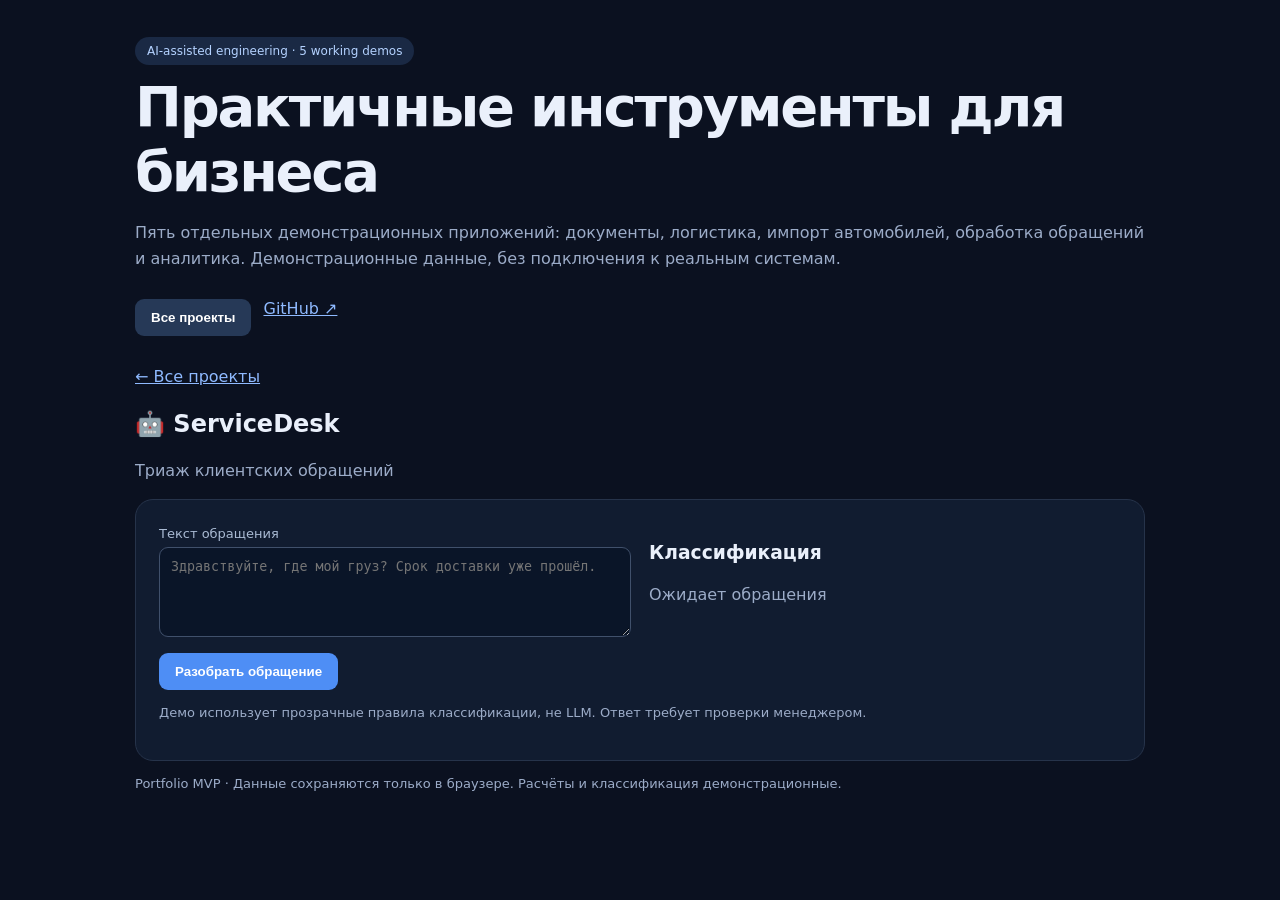
==== ai-servicedesk/index.html @ 7ee06045 "Add ai-servicedesk/index.html" ====
<!doctype html><html lang="ru"><meta charset="utf-8"><meta name="viewport" content="width=device-width,initial-scale=1"><title>AI MVP Portfolio — 5 business tools</title><link rel="stylesheet" href="/assets/styles.css"><main><span class="tag">AI-assisted engineering · 5 working demos</span><h1>Практичные инструменты для бизнеса</h1><p>Пять отдельных демонстрационных приложений: документы, логистика, импорт автомобилей, обработка обращений и аналитика. Демонстрационные данные, без подключения к реальным системам.</p><nav><button class="secondary" onclick="home()">Все проекты</button><a href="https://github.com/Den9130666/ai-mvp-portfolio" target="_blank" rel="noopener">GitHub ↗</a></nav><section id="app"></section><footer><p class="muted">Portfolio MVP · Данные сохраняются только в браузере. Расчёты и классификация демонстрационные.</p></footer></main>
<script src="/assets/core.js"></script>
<script src="/ai-servicedesk/app.js"></script>
<script>renderApp('ai-servicedesk',servicedesk)</script>
</html>
---- assets/styles.css ----
:root{font-family:Inter,system-ui,sans-serif;color:#eaf0fb;background:#0b1120}*{box-sizing:border-box}body{margin:0}main{max-width:1050px;margin:auto;padding:40px 20px}h1{font-size:clamp(32px,5vw,56px);letter-spacing:-.04em;margin:15px 0}h2{font-size:24px}p{color:#9cacc8;line-height:1.6}a{color:#8fbaff}nav{display:flex;gap:12px;flex-wrap:wrap;margin:28px 0}.tag{background:#1a2944;padding:7px 12px;border-radius:30px;font-size:12px;color:#b4d2ff}.grid{display:grid;grid-template-columns:repeat(auto-fit,minmax(265px,1fr));gap:16px}.card,.panel{border:1px solid #26334a;border-radius:18px;padding:23px;background:#111c30}.card{cursor:pointer;transition:.2s}.card:hover{border-color:#65a9ff;transform:translateY(-3px)}button{background:#4e8ef5;border:0;border-radius:9px;padding:11px 16px;color:white;cursor:pointer;font-weight:600}button.secondary{background:#263957}input,select,textarea{background:#0a1528;border:1px solid #40506b;color:white;border-radius:9px;padding:11px;width:100%;margin:5px 0 12px}textarea{min-height:90px}label{font-size:13px;color:#aabbd4}table{border-collapse:collapse;width:100%;font-size:13px}th,td{text-align:left;padding:12px;border-bottom:1px solid #26334a}th{color:#92a9cc}.muted{font-size:13px;color:#9cacc8}.split{display:grid;grid-template-columns:1fr 1fr;gap:18px}.hidden{display:none}pre{white-space:pre-wrap;word-break:break-word;background:#091425;padding:16px;border-radius:10px}#app{margin-top:24px}@media(max-width:700px){.split{grid-template-columns:1fr}}
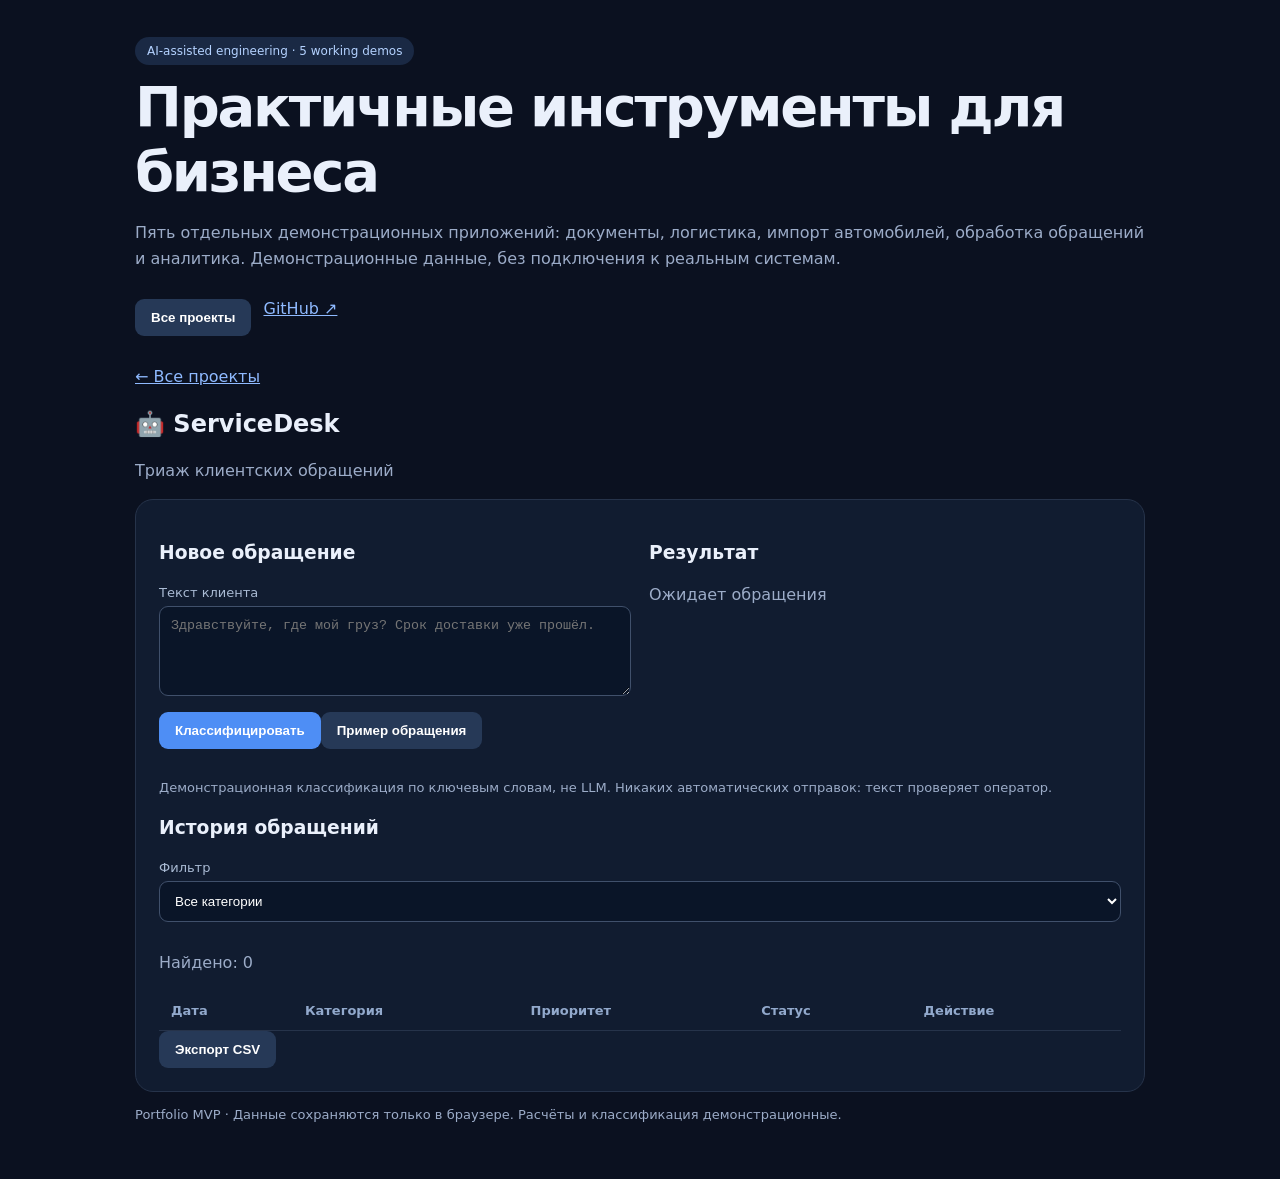
==== commit 2f5d7354: "Upgrade ServiceDesk" ====
--- a/ai-servicedesk/index.html
+++ b/ai-servicedesk/index.html
@@ -1,5 +1,6 @@
 <!doctype html><html lang="ru"><meta charset="utf-8"><meta name="viewport" content="width=device-width,initial-scale=1"><title>AI MVP Portfolio — 5 business tools</title><link rel="stylesheet" href="/assets/styles.css"><main><span class="tag">AI-assisted engineering · 5 working demos</span><h1>Практичные инструменты для бизнеса</h1><p>Пять отдельных демонстрационных приложений: документы, логистика, импорт автомобилей, обработка обращений и аналитика. Демонстрационные данные, без подключения к реальным системам.</p><nav><button class="secondary" onclick="home()">Все проекты</button><a href="https://github.com/Den9130666/ai-mvp-portfolio" target="_blank" rel="noopener">GitHub ↗</a></nav><section id="app"></section><footer><p class="muted">Portfolio MVP · Данные сохраняются только в браузере. Расчёты и классификация демонстрационные.</p></footer></main>
 <script src="/assets/core.js"></script>
 <script src="/ai-servicedesk/app.js"></script>
+<script src="/ai-servicedesk/history.js"></script>
 <script>renderApp('ai-servicedesk',servicedesk)</script>
 </html>
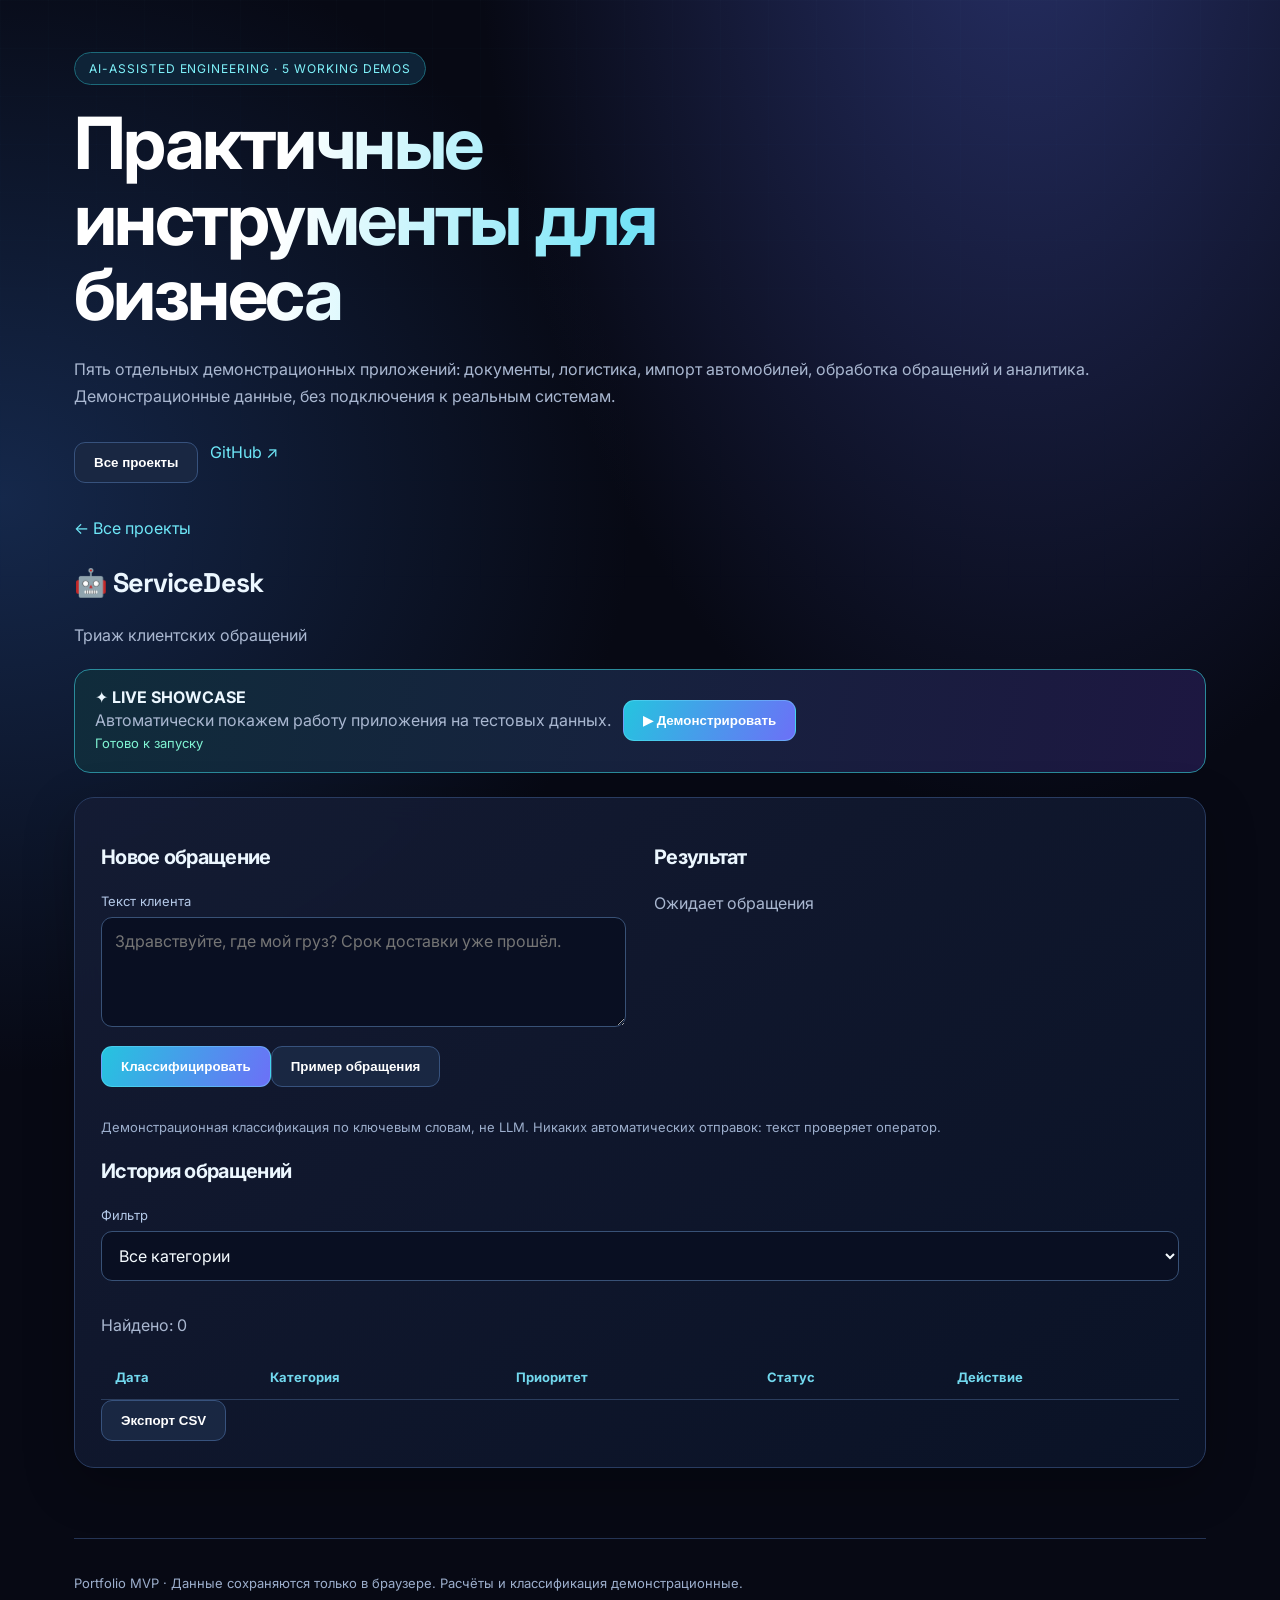
==== commit 08d31f5b: "Add cyberpunk showcase and demo controls" ====
--- a/ai-servicedesk/index.html
+++ b/ai-servicedesk/index.html
@@ -1,5 +1,6 @@
 <!doctype html><html lang="ru"><meta charset="utf-8"><meta name="viewport" content="width=device-width,initial-scale=1"><title>AI MVP Portfolio — 5 business tools</title><link rel="stylesheet" href="/assets/styles.css"><main><span class="tag">AI-assisted engineering · 5 working demos</span><h1>Практичные инструменты для бизнеса</h1><p>Пять отдельных демонстрационных приложений: документы, логистика, импорт автомобилей, обработка обращений и аналитика. Демонстрационные данные, без подключения к реальным системам.</p><nav><button class="secondary" onclick="home()">Все проекты</button><a href="https://github.com/Den9130666/ai-mvp-portfolio" target="_blank" rel="noopener">GitHub ↗</a></nav><section id="app"></section><footer><p class="muted">Portfolio MVP · Данные сохраняются только в браузере. Расчёты и классификация демонстрационные.</p></footer></main>
 <script src="/assets/core.js"></script>
+<script src="/assets/demo.js"></script>
 <script src="/ai-servicedesk/app.js"></script>
 <script src="/ai-servicedesk/history.js"></script>
 <script>renderApp('ai-servicedesk',servicedesk)</script>
--- a/assets/styles.css
+++ b/assets/styles.css
@@ -1 +1,6 @@
-:root{font-family:Inter,system-ui,sans-serif;color:#eaf0fb;background:#0b1120}*{box-sizing:border-box}body{margin:0}main{max-width:1050px;margin:auto;padding:40px 20px}h1{font-size:clamp(32px,5vw,56px);letter-spacing:-.04em;margin:15px 0}h2{font-size:24px}p{color:#9cacc8;line-height:1.6}a{color:#8fbaff}nav{display:flex;gap:12px;flex-wrap:wrap;margin:28px 0}.tag{background:#1a2944;padding:7px 12px;border-radius:30px;font-size:12px;color:#b4d2ff}.grid{display:grid;grid-template-columns:repeat(auto-fit,minmax(265px,1fr));gap:16px}.card,.panel{border:1px solid #26334a;border-radius:18px;padding:23px;background:#111c30}.card{cursor:pointer;transition:.2s}.card:hover{border-color:#65a9ff;transform:translateY(-3px)}button{background:#4e8ef5;border:0;border-radius:9px;padding:11px 16px;color:white;cursor:pointer;font-weight:600}button.secondary{background:#263957}input,select,textarea{background:#0a1528;border:1px solid #40506b;color:white;border-radius:9px;padding:11px;width:100%;margin:5px 0 12px}textarea{min-height:90px}label{font-size:13px;color:#aabbd4}table{border-collapse:collapse;width:100%;font-size:13px}th,td{text-align:left;padding:12px;border-bottom:1px solid #26334a}th{color:#92a9cc}.muted{font-size:13px;color:#9cacc8}.split{display:grid;grid-template-columns:1fr 1fr;gap:18px}.hidden{display:none}pre{white-space:pre-wrap;word-break:break-word;background:#091425;padding:16px;border-radius:10px}#app{margin-top:24px}@media(max-width:700px){.split{grid-template-columns:1fr}} +@import url('https://fonts.googleapis.com/css2?family=Space+Grotesk:wght@400;500;600;700&family=Inter:wght@400;500;600;700&display=swap');
+:root{font-family:Inter,system-ui,sans-serif;color:#ecf7ff;background:#070914;color-scheme:dark}
+*{box-sizing:border-box}html{scroll-behavior:smooth}body{margin:0;min-height:100vh;background:radial-gradient(ellipse at 80% -10%,#273067 0,transparent 38%),radial-gradient(ellipse at 0 30%,#15284b 0,transparent 35%),#070914}
+body:before{content:'';position:fixed;inset:0;pointer-events:none;opacity:.16;background-image:linear-gradient(#8ddaff18 1px,transparent 1px),linear-gradient(90deg,#8ddaff18 1px,transparent 1px);background-size:48px 48px;mask-image:linear-gradient(to bottom,black,transparent 90%)}
+main{position:relative;max-width:1180px;margin:auto;padding:52px 24px}h1,h2,h3{font-family:'Space Grotesk',Inter,sans-serif;letter-spacing:-.035em}h1{font-size:clamp(38px,6vw,72px);line-height:1.05;max-width:850px;margin:22px 0;background:linear-gradient(100deg,#fff 25%,#74e4f7 65%,#b28cff);color:transparent;background-clip:text}h2{font-size:27px}h3{font-size:20px}p{color:#a9b7d0;line-height:1.7}a{color:#6ee7f7;text-decoration:none}a:hover{text-decoration:underline}nav{display:flex;gap:12px;flex-wrap:wrap;margin:32px 0}.tag{display:inline-flex;background:#0e2337;border:1px solid #1c6979;padding:8px 14px;border-radius:99px;font-size:12px;letter-spacing:.08em;text-transform:uppercase;color:#7ff2fa}.grid{display:grid;grid-template-columns:repeat(auto-fit,minmax(275px,1fr));gap:18px}.card,.panel{border:1px solid #293c61;border-radius:20px;padding:26px;background:linear-gradient(145deg,#151c34ed,#0b1428ed);box-shadow:0 16px 50px #0004;backdrop-filter:blur(14px)}.card{cursor:pointer;transition:transform .25s,border-color .25s,box-shadow .25s;min-height:240px}.card:hover{border-color:#48e8f2;transform:translateY(-5px);box-shadow:0 12px 40px #1ac9ff24}.card h2{margin:14px 0 5px}.card .tag{margin-top:14px}button{background:linear-gradient(115deg,#25c4df,#6c70f7);border:1px solid #7af7ff55;border-radius:11px;padding:12px 19px;color:#fff;cursor:pointer;font-weight:700;transition:filter .2s,transform .2s}button:hover{filter:brightness(1.15);transform:translateY(-1px)}button:disabled{opacity:.5;cursor:wait}button.secondary{background:#192742;border-color:#37527d}input,select,textarea{background:#090f22;border:1px solid #385176;color:#f5fbff;border-radius:11px;padding:13px;width:100%;margin:7px 0 15px;font:inherit}input:focus,textarea:focus,select:focus{outline:2px solid #36cbe4;outline-offset:1px}textarea{min-height:110px}label{font-size:13px;color:#b4c9e8}table{border-collapse:collapse;width:100%;font-size:13px}th,td{text-align:left;padding:14px;border-bottom:1px solid #2b3d5d}th{color:#72d8ee}.muted{font-size:13px;color:#9caecc}.split{display:grid;grid-template-columns:1fr 1fr;gap:28px}.hidden{display:none}pre{white-space:pre-wrap;word-break:break-word;background:#091425;padding:16px;border-radius:10px}#app{margin-top:32px}footer{margin-top:70px;border-top:1px solid #253454;padding-top:20px}.demo-toolbar{display:flex;flex-wrap:wrap;align-items:center;gap:12px;margin:20px 0 24px;padding:17px 20px;background:linear-gradient(100deg,#102c3b,#1d1741);border:1px solid #2a8b9b;border-radius:16px}.demo-toolbar p{margin:0;flex:1;min-width:190px}.demo-status{color:#80f5d4;font-size:13px;min-height:20px}.demo-active{box-shadow:0 0 0 1px #2cf5de,0 0 35px #00d6ff25}.hero-lead{max-width:760px;font-size:18px}.cyber-line{height:2px;background:linear-gradient(90deg,#3de5ef,transparent,#a574ff);margin:26px 0 38px;opacity:.7}
+@media(max-width:720px){main{padding:28px 16px}.split{grid-template-columns:1fr}.card,.panel{padding:19px}.demo-toolbar{align-items:stretch}.demo-toolbar button{width:100%}h1{font-size:40px}}
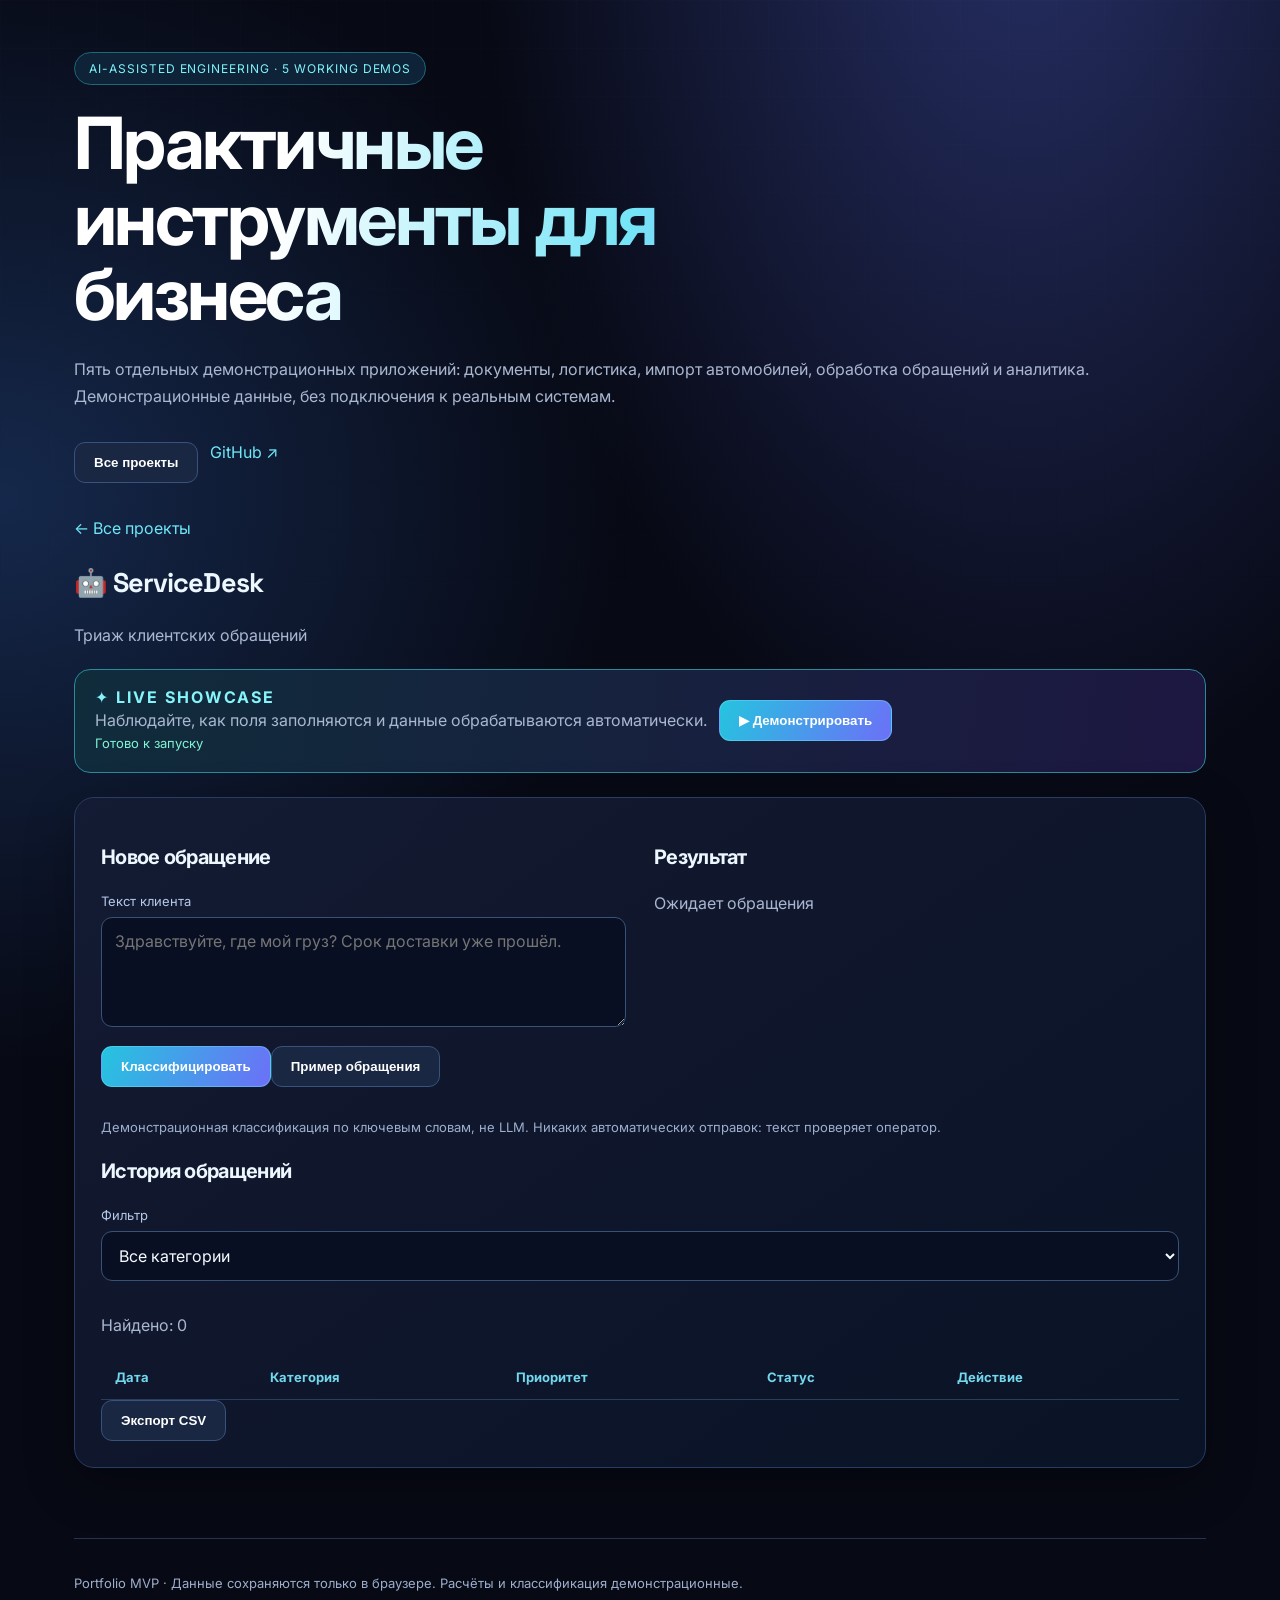
==== commit e54540e4: "Load cyberpunk demo cursor" ====
--- a/ai-servicedesk/index.html
+++ b/ai-servicedesk/index.html
@@ -1,5 +1,6 @@
 <!doctype html><html lang="ru"><meta charset="utf-8"><meta name="viewport" content="width=device-width,initial-scale=1"><title>AI MVP Portfolio — 5 business tools</title><link rel="stylesheet" href="/assets/styles.css"><main><span class="tag">AI-assisted engineering · 5 working demos</span><h1>Практичные инструменты для бизнеса</h1><p>Пять отдельных демонстрационных приложений: документы, логистика, импорт автомобилей, обработка обращений и аналитика. Демонстрационные данные, без подключения к реальным системам.</p><nav><button class="secondary" onclick="home()">Все проекты</button><a href="https://github.com/Den9130666/ai-mvp-portfolio" target="_blank" rel="noopener">GitHub ↗</a></nav><section id="app"></section><footer><p class="muted">Portfolio MVP · Данные сохраняются только в браузере. Расчёты и классификация демонстрационные.</p></footer></main>
 <script src="/assets/core.js"></script>
+<script src="/assets/demo-fx.js"></script>
 <script src="/assets/demo.js"></script>
 <script src="/ai-servicedesk/app.js"></script>
 <script src="/ai-servicedesk/history.js"></script>
--- a/assets/styles.css
+++ b/assets/styles.css
@@ -3,4 +3,15 @@
 *{box-sizing:border-box}html{scroll-behavior:smooth}body{margin:0;min-height:100vh;background:radial-gradient(ellipse at 80% -10%,#273067 0,transparent 38%),radial-gradient(ellipse at 0 30%,#15284b 0,transparent 35%),#070914}
 body:before{content:'';position:fixed;inset:0;pointer-events:none;opacity:.16;background-image:linear-gradient(#8ddaff18 1px,transparent 1px),linear-gradient(90deg,#8ddaff18 1px,transparent 1px);background-size:48px 48px;mask-image:linear-gradient(to bottom,black,transparent 90%)}
 main{position:relative;max-width:1180px;margin:auto;padding:52px 24px}h1,h2,h3{font-family:'Space Grotesk',Inter,sans-serif;letter-spacing:-.035em}h1{font-size:clamp(38px,6vw,72px);line-height:1.05;max-width:850px;margin:22px 0;background:linear-gradient(100deg,#fff 25%,#74e4f7 65%,#b28cff);color:transparent;background-clip:text}h2{font-size:27px}h3{font-size:20px}p{color:#a9b7d0;line-height:1.7}a{color:#6ee7f7;text-decoration:none}a:hover{text-decoration:underline}nav{display:flex;gap:12px;flex-wrap:wrap;margin:32px 0}.tag{display:inline-flex;background:#0e2337;border:1px solid #1c6979;padding:8px 14px;border-radius:99px;font-size:12px;letter-spacing:.08em;text-transform:uppercase;color:#7ff2fa}.grid{display:grid;grid-template-columns:repeat(auto-fit,minmax(275px,1fr));gap:18px}.card,.panel{border:1px solid #293c61;border-radius:20px;padding:26px;background:linear-gradient(145deg,#151c34ed,#0b1428ed);box-shadow:0 16px 50px #0004;backdrop-filter:blur(14px)}.card{cursor:pointer;transition:transform .25s,border-color .25s,box-shadow .25s;min-height:240px}.card:hover{border-color:#48e8f2;transform:translateY(-5px);box-shadow:0 12px 40px #1ac9ff24}.card h2{margin:14px 0 5px}.card .tag{margin-top:14px}button{background:linear-gradient(115deg,#25c4df,#6c70f7);border:1px solid #7af7ff55;border-radius:11px;padding:12px 19px;color:#fff;cursor:pointer;font-weight:700;transition:filter .2s,transform .2s}button:hover{filter:brightness(1.15);transform:translateY(-1px)}button:disabled{opacity:.5;cursor:wait}button.secondary{background:#192742;border-color:#37527d}input,select,textarea{background:#090f22;border:1px solid #385176;color:#f5fbff;border-radius:11px;padding:13px;width:100%;margin:7px 0 15px;font:inherit}input:focus,textarea:focus,select:focus{outline:2px solid #36cbe4;outline-offset:1px}textarea{min-height:110px}label{font-size:13px;color:#b4c9e8}table{border-collapse:collapse;width:100%;font-size:13px}th,td{text-align:left;padding:14px;border-bottom:1px solid #2b3d5d}th{color:#72d8ee}.muted{font-size:13px;color:#9caecc}.split{display:grid;grid-template-columns:1fr 1fr;gap:28px}.hidden{display:none}pre{white-space:pre-wrap;word-break:break-word;background:#091425;padding:16px;border-radius:10px}#app{margin-top:32px}footer{margin-top:70px;border-top:1px solid #253454;padding-top:20px}.demo-toolbar{display:flex;flex-wrap:wrap;align-items:center;gap:12px;margin:20px 0 24px;padding:17px 20px;background:linear-gradient(100deg,#102c3b,#1d1741);border:1px solid #2a8b9b;border-radius:16px}.demo-toolbar p{margin:0;flex:1;min-width:190px}.demo-status{color:#80f5d4;font-size:13px;min-height:20px}.demo-active{box-shadow:0 0 0 1px #2cf5de,0 0 35px #00d6ff25}.hero-lead{max-width:760px;font-size:18px}.cyber-line{height:2px;background:linear-gradient(90deg,#3de5ef,transparent,#a574ff);margin:26px 0 38px;opacity:.7}
-@media(max-width:720px){main{padding:28px 16px}.split{grid-template-columns:1fr}.card,.panel{padding:19px}.demo-toolbar{align-items:stretch}.demo-toolbar button{width:100%}h1{font-size:40px}}+@media(max-width:720px){main{padding:28px 16px}.split{grid-template-columns:1fr}.card,.panel{padding:19px}.demo-toolbar{align-items:stretch}.demo-toolbar button{width:100%}h1{font-size:40px}}
+
+.demo-typing{border-color:#45f4e9!important;box-shadow:0 0 0 2px #33e9e455,0 0 22px #35e9e933!important;transition:box-shadow .2s}.demo-toolbar strong{color:#85f5fa;letter-spacing:.12em}
+
+#demo-cursor{position:fixed;left:0;top:0;z-index:9999;pointer-events:none;opacity:0;transform:translate(-100px,-100px);transition:transform .46s cubic-bezier(.22,.8,.2,1),opacity .2s;color:#65fff0;font:700 12px 'Space Grotesk',sans-serif;text-shadow:0 0 14px #24eaff;filter:drop-shadow(0 0 8px #22eaff);white-space:nowrap}
+#demo-cursor.visible{opacity:1}#demo-cursor:after{content:attr(data-label);display:block;margin-left:15px;padding:4px 8px;border:1px solid #4beee9;background:#0b1c32;border-radius:5px;color:#c9ffff;font-size:10px;letter-spacing:.1em}
+#demo-cursor.clicking{filter:drop-shadow(0 0 20px #ff6dff);color:#ff85f5}
+.demo-target{outline:2px solid #56fff4!important;outline-offset:4px;box-shadow:0 0 0 8px #20e8ec20,0 0 30px #00e9ff60!important;transition:box-shadow .25s}
+.demo-flash{animation:demoFlash .65s ease}.demo-playing .demo-toolbar{background:linear-gradient(110deg,#102f43,#291944);border-color:#58e9f7;box-shadow:0 0 28px #20baff22}
+@keyframes demoFlash{0%{color:#fff;text-shadow:0 0 18px #4ffff5}100%{color:#80f5d4;text-shadow:none}}
+@media(prefers-reduced-motion:reduce){#demo-cursor{transition:none!important}.demo-flash{animation:none!important}.demo-target{transition:none!important}}
+@media(max-width:720px){#demo-cursor{font-size:10px}#demo-cursor:after{font-size:9px}}
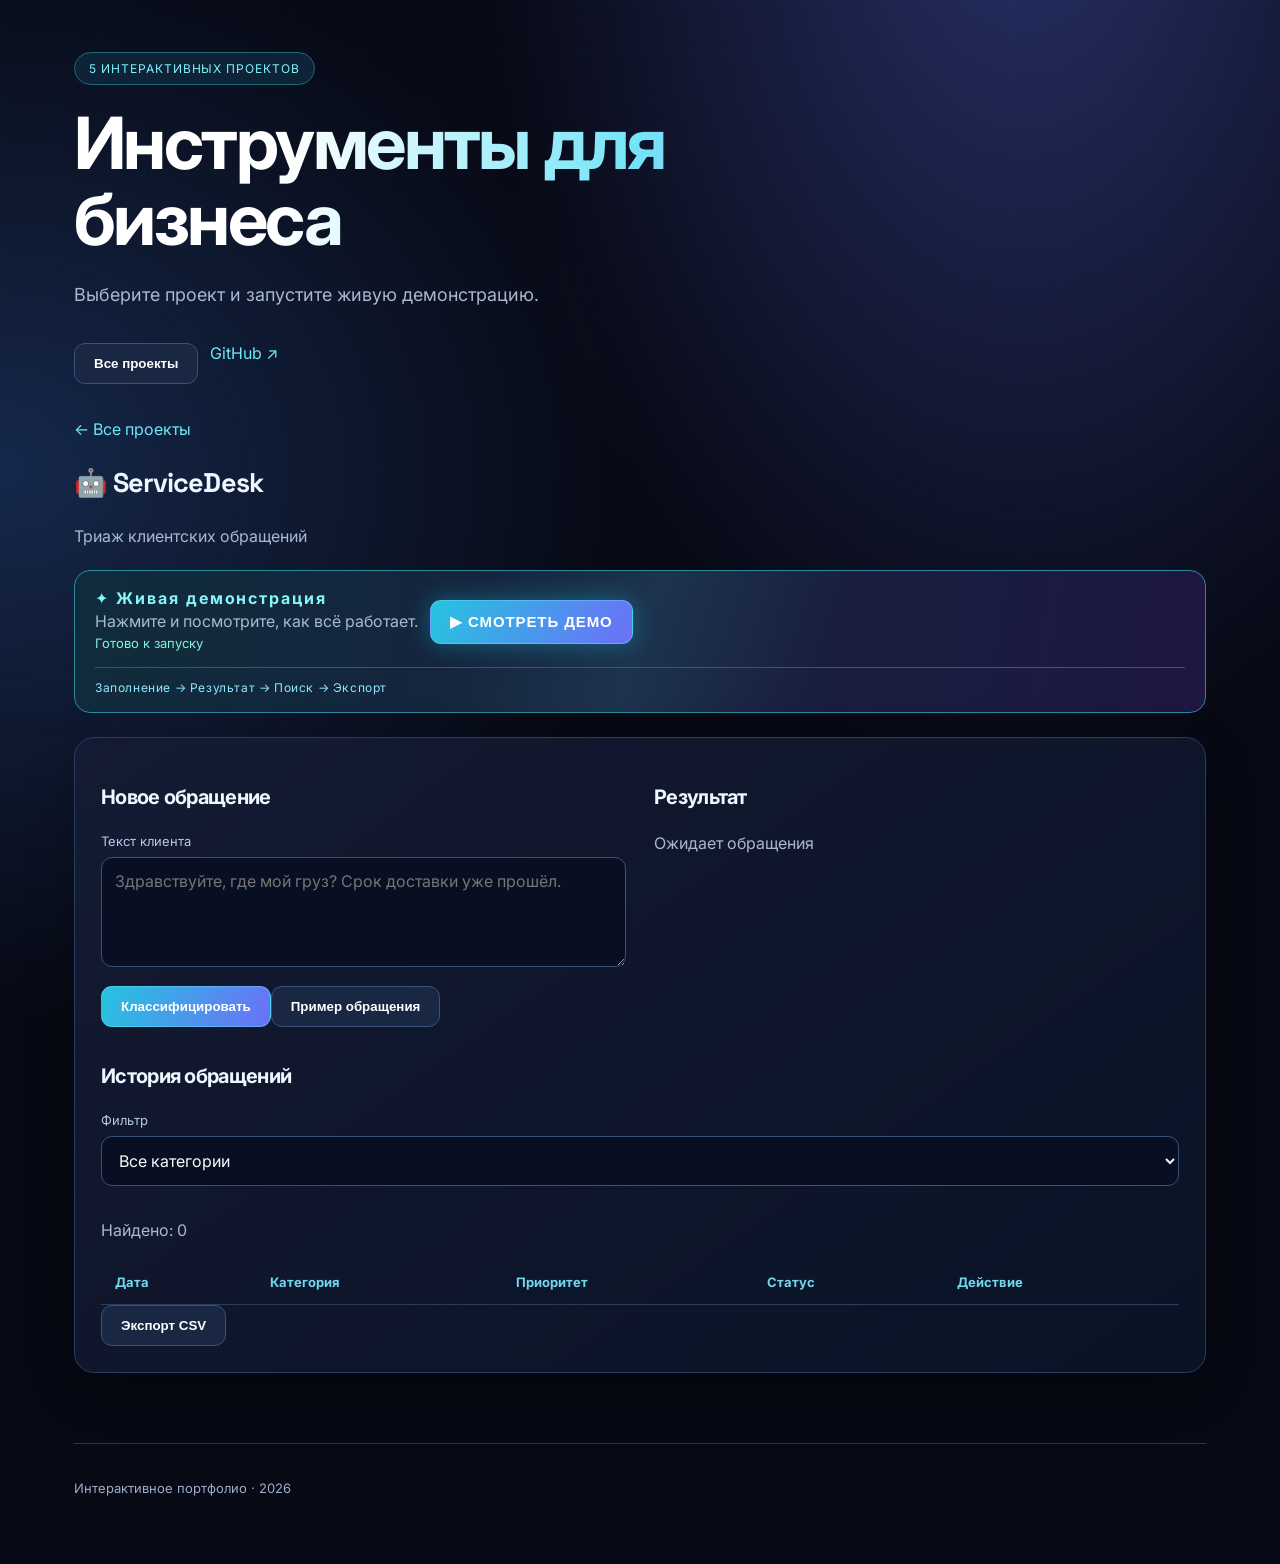
==== commit 40ef5c0b: "Refine mobile product showcase" ====
--- a/ai-servicedesk/index.html
+++ b/ai-servicedesk/index.html
@@ -1,7 +1,8 @@
-<!doctype html><html lang="ru"><meta charset="utf-8"><meta name="viewport" content="width=device-width,initial-scale=1"><title>AI MVP Portfolio — 5 business tools</title><link rel="stylesheet" href="/assets/styles.css"><main><span class="tag">AI-assisted engineering · 5 working demos</span><h1>Практичные инструменты для бизнеса</h1><p>Пять отдельных демонстрационных приложений: документы, логистика, импорт автомобилей, обработка обращений и аналитика. Демонстрационные данные, без подключения к реальным системам.</p><nav><button class="secondary" onclick="home()">Все проекты</button><a href="https://github.com/Den9130666/ai-mvp-portfolio" target="_blank" rel="noopener">GitHub ↗</a></nav><section id="app"></section><footer><p class="muted">Portfolio MVP · Данные сохраняются только в браузере. Расчёты и классификация демонстрационные.</p></footer></main>
+<!doctype html><html lang="ru"><meta charset="utf-8"><meta name="viewport" content="width=device-width,initial-scale=1"><title>AI MVP Portfolio — 5 business tools</title><link rel="stylesheet" href="/assets/styles.css"><main><span class="tag">5 интерактивных проектов</span><h1>Инструменты для бизнеса</h1><p class="hero-lead">Выберите проект и запустите живую демонстрацию.</p><nav><button class="secondary" onclick="home()">Все проекты</button><a href="https://github.com/Den9130666/ai-mvp-portfolio" target="_blank" rel="noopener">GitHub ↗</a></nav><section id="app"></section><footer><p class="muted">Интерактивное портфолио · 2026</p></footer></main>
 <script src="/assets/core.js"></script>
 <script src="/assets/demo-fx.js"></script>
 <script src="/assets/demo.js"></script>
+<script src="/assets/showcase.js"></script>
 <script src="/ai-servicedesk/app.js"></script>
 <script src="/ai-servicedesk/history.js"></script>
 <script>renderApp('ai-servicedesk',servicedesk)</script>
--- a/assets/styles.css
+++ b/assets/styles.css
@@ -14,4 +14,8 @@
 .demo-flash{animation:demoFlash .65s ease}.demo-playing .demo-toolbar{background:linear-gradient(110deg,#102f43,#291944);border-color:#58e9f7;box-shadow:0 0 28px #20baff22}
 @keyframes demoFlash{0%{color:#fff;text-shadow:0 0 18px #4ffff5}100%{color:#80f5d4;text-shadow:none}}
 @media(prefers-reduced-motion:reduce){#demo-cursor{transition:none!important}.demo-flash{animation:none!important}.demo-target{transition:none!important}}
-@media(max-width:720px){#demo-cursor{font-size:10px}#demo-cursor:after{font-size:9px}}+@media(max-width:720px){#demo-cursor{font-size:10px}#demo-cursor:after{font-size:9px}}
+
+.demo-toolbar{position:relative;overflow:hidden;isolation:isolate}.demo-toolbar:before{content:'';position:absolute;inset:-50%;background:linear-gradient(110deg,transparent 42%,#63faff15 50%,transparent 58%);animation:showcaseSweep 5s linear infinite;pointer-events:none;z-index:-1}.demo-toolbar #demo-run{position:relative;isolation:isolate;font-size:15px;letter-spacing:.06em;box-shadow:0 0 0 0 #55efff77,0 0 25px #1bd7ff55;animation:showcaseInvite 2.4s ease-in-out infinite}.demo-toolbar #demo-run:disabled{animation:none}.showcase-stage{width:100%;font-size:12px;color:#8fe8ff;letter-spacing:.05em;border-top:1px solid #2b5d76;padding-top:12px}.showcase-highlight{outline:3px solid #66fff0!important;outline-offset:7px;border-radius:8px;box-shadow:0 0 0 12px #32f8ec19,0 0 38px #24f6ef66!important;transition:box-shadow .3s}.showcase-popup{position:fixed;inset:0;z-index:10000;background:#030615bb;display:flex;align-items:center;justify-content:center;padding:24px;backdrop-filter:blur(9px);animation:showcaseAppear .25s ease}.showcase-modal{width:min(420px,100%);padding:34px 25px;border:1px solid #51e7ef;border-radius:22px;background:linear-gradient(145deg,#132941,#10112a);text-align:center;box-shadow:0 0 65px #00f5ff30}.showcase-modal h2{margin:12px 0}.showcase-file-icon{font-size:42px;color:#72ffe5}.showcase-filename{padding:14px;margin:20px 0;background:#0b1930;border:1px solid #2e7080;border-radius:10px;color:#a2f8ff;overflow-wrap:anywhere}@keyframes showcaseInvite{0%,100%{box-shadow:0 0 0 0 #55efff55,0 0 15px #1bd7ff33}50%{box-shadow:0 0 0 8px #55efff00,0 0 35px #1bd7ff88}}@keyframes showcaseSweep{from{transform:translateX(-55%)}to{transform:translateX(55%)}}@keyframes showcaseAppear{from{opacity:0;transform:scale(.98)}to{opacity:1;transform:scale(1)}}@media(prefers-reduced-motion:reduce){.demo-toolbar:before,.demo-toolbar #demo-run{animation:none!important}.showcase-popup{animation:none}}
+
+#docs table,#cargos table{min-width:680px}#service-history{overflow-x:auto}#service-history table,#import-scenarios table{min-width:660px}#work .split>div{min-width:0}#work{overflow-wrap:break-word}@media(max-width:720px){#docs,#cargos{max-width:100%;overflow-x:auto}#work h1{font-size:clamp(28px,7vw,40px)}.demo-toolbar{gap:10px}.showcase-modal{padding:24px 18px}}
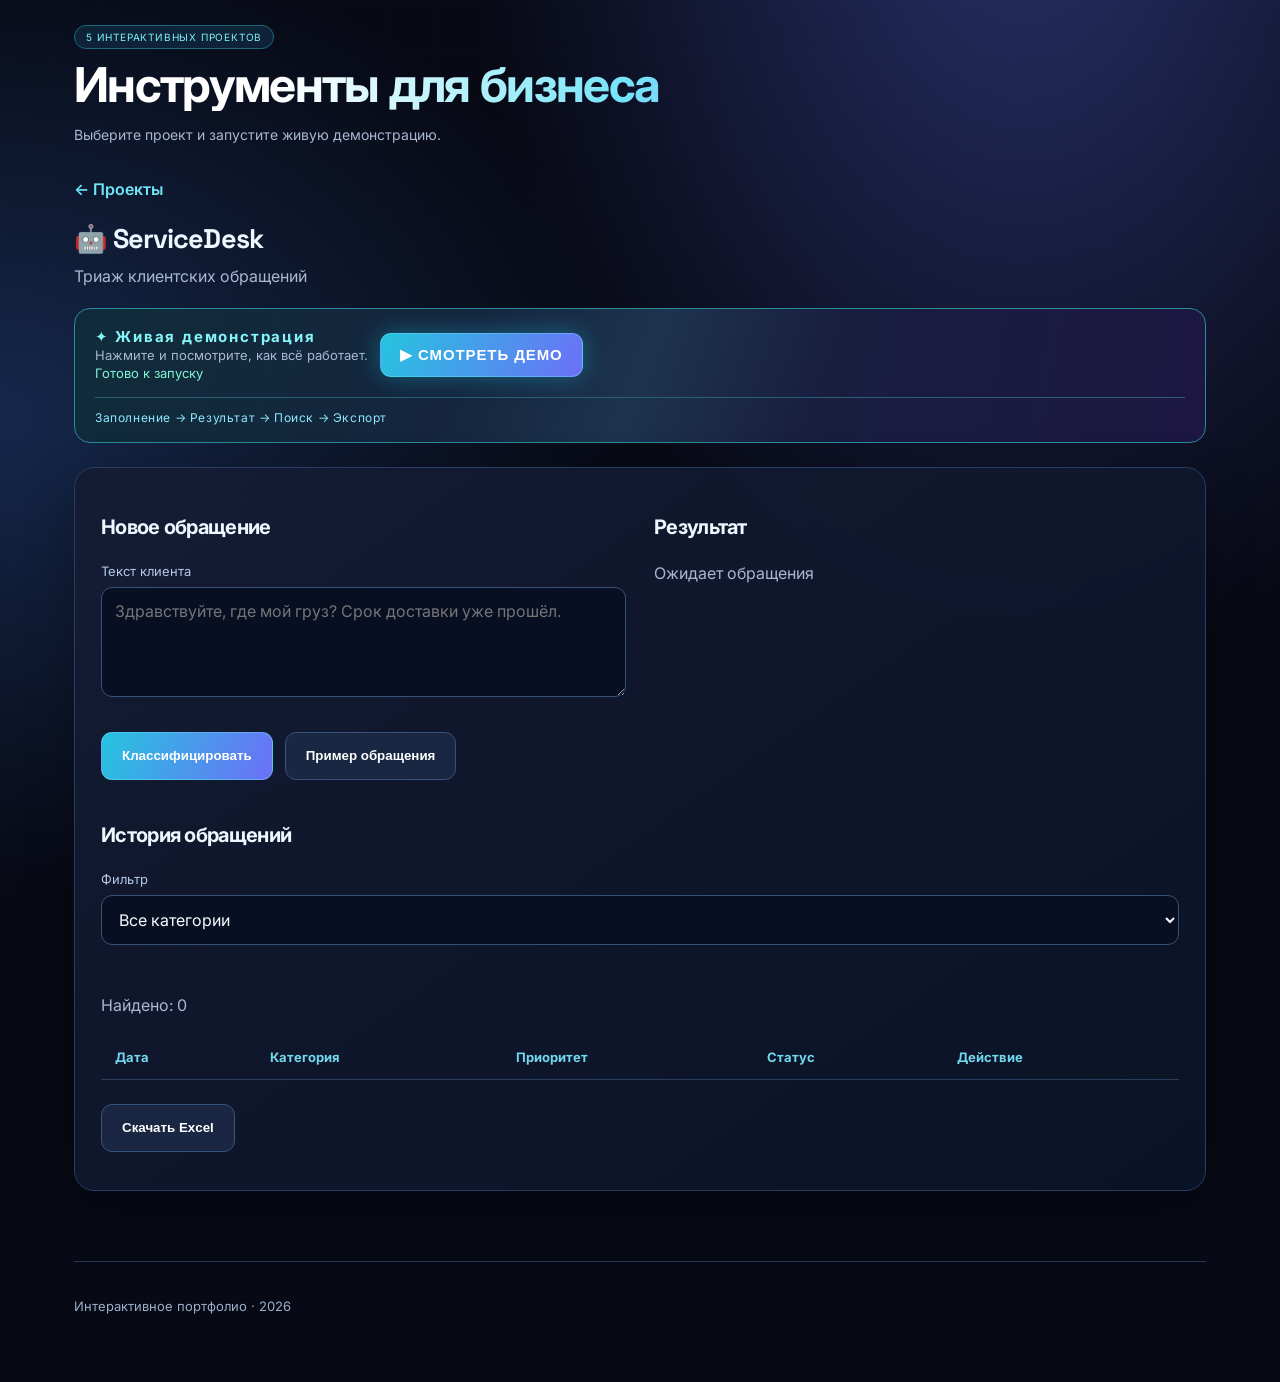
==== commit ae762010: "Export Unicode XLSX" ====
--- a/ai-servicedesk/index.html
+++ b/ai-servicedesk/index.html
@@ -1,5 +1,6 @@
 <!doctype html><html lang="ru"><meta charset="utf-8"><meta name="viewport" content="width=device-width,initial-scale=1"><title>AI MVP Portfolio — 5 business tools</title><link rel="stylesheet" href="/assets/styles.css"><main><span class="tag">5 интерактивных проектов</span><h1>Инструменты для бизнеса</h1><p class="hero-lead">Выберите проект и запустите живую демонстрацию.</p><nav><button class="secondary" onclick="home()">Все проекты</button><a href="https://github.com/Den9130666/ai-mvp-portfolio" target="_blank" rel="noopener">GitHub ↗</a></nav><section id="app"></section><footer><p class="muted">Интерактивное портфолио · 2026</p></footer></main>
 <script src="/assets/core.js"></script>
+<script src="/assets/xlsx.js"></script>
 <script src="/assets/demo-fx.js"></script>
 <script src="/assets/demo.js"></script>
 <script src="/assets/showcase.js"></script>
--- a/assets/styles.css
+++ b/assets/styles.css
@@ -18,4 +18,11 @@
 
 .demo-toolbar{position:relative;overflow:hidden;isolation:isolate}.demo-toolbar:before{content:'';position:absolute;inset:-50%;background:linear-gradient(110deg,transparent 42%,#63faff15 50%,transparent 58%);animation:showcaseSweep 5s linear infinite;pointer-events:none;z-index:-1}.demo-toolbar #demo-run{position:relative;isolation:isolate;font-size:15px;letter-spacing:.06em;box-shadow:0 0 0 0 #55efff77,0 0 25px #1bd7ff55;animation:showcaseInvite 2.4s ease-in-out infinite}.demo-toolbar #demo-run:disabled{animation:none}.showcase-stage{width:100%;font-size:12px;color:#8fe8ff;letter-spacing:.05em;border-top:1px solid #2b5d76;padding-top:12px}.showcase-highlight{outline:3px solid #66fff0!important;outline-offset:7px;border-radius:8px;box-shadow:0 0 0 12px #32f8ec19,0 0 38px #24f6ef66!important;transition:box-shadow .3s}.showcase-popup{position:fixed;inset:0;z-index:10000;background:#030615bb;display:flex;align-items:center;justify-content:center;padding:24px;backdrop-filter:blur(9px);animation:showcaseAppear .25s ease}.showcase-modal{width:min(420px,100%);padding:34px 25px;border:1px solid #51e7ef;border-radius:22px;background:linear-gradient(145deg,#132941,#10112a);text-align:center;box-shadow:0 0 65px #00f5ff30}.showcase-modal h2{margin:12px 0}.showcase-file-icon{font-size:42px;color:#72ffe5}.showcase-filename{padding:14px;margin:20px 0;background:#0b1930;border:1px solid #2e7080;border-radius:10px;color:#a2f8ff;overflow-wrap:anywhere}@keyframes showcaseInvite{0%,100%{box-shadow:0 0 0 0 #55efff55,0 0 15px #1bd7ff33}50%{box-shadow:0 0 0 8px #55efff00,0 0 35px #1bd7ff88}}@keyframes showcaseSweep{from{transform:translateX(-55%)}to{transform:translateX(55%)}}@keyframes showcaseAppear{from{opacity:0;transform:scale(.98)}to{opacity:1;transform:scale(1)}}@media(prefers-reduced-motion:reduce){.demo-toolbar:before,.demo-toolbar #demo-run{animation:none!important}.showcase-popup{animation:none}}
 
-#docs table,#cargos table{min-width:680px}#service-history{overflow-x:auto}#service-history table,#import-scenarios table{min-width:660px}#work .split>div{min-width:0}#work{overflow-wrap:break-word}@media(max-width:720px){#docs,#cargos{max-width:100%;overflow-x:auto}#work h1{font-size:clamp(28px,7vw,40px)}.demo-toolbar{gap:10px}.showcase-modal{padding:24px 18px}}+#docs table,#cargos table{min-width:680px}#service-history{overflow-x:auto}#service-history table,#import-scenarios table{min-width:660px}#work .split>div{min-width:0}#work{overflow-wrap:break-word}@media(max-width:720px){#docs,#cargos{max-width:100%;overflow-x:auto}#work h1{font-size:clamp(28px,7vw,40px)}.demo-toolbar{gap:10px}.showcase-modal{padding:24px 18px}}
+
+.project-actions{display:flex;align-items:center;gap:14px;justify-content:space-between;margin:0 0 22px}.project-actions a{font-weight:600}.project-demo-jump{font-size:13px;padding:11px 15px;box-shadow:0 0 18px #19d9f655}body:has(.project-actions) main>nav{display:none}body:has(.project-actions) main>h1{font-size:clamp(29px,5vw,48px);margin:12px 0}body:has(.project-actions) main>.hero-lead{font-size:14px;margin:0 0 18px}body:has(.project-actions) main>.tag{font-size:10px;padding:5px 11px}body:has(.project-actions) main{padding-top:25px}body:has(.project-actions) #app>p{margin:7px 0 18px}body:has(.project-actions) #app>h2{margin:0 0 4px}.demo-toolbar{margin-top:16px}.demo-toolbar p{font-size:13px;line-height:1.4}.demo-toolbar strong{font-size:15px}@media(max-width:720px){.project-actions{gap:8px}.project-demo-jump{padding:10px;font-size:12px}body:has(.project-actions) main>h1{font-size:31px}}
+
+.doc-results-actions{margin-top:30px;padding:24px;border:1px solid #345779;border-radius:18px;background:linear-gradient(130deg,#101e38,#14223b);display:flex;flex-direction:column;align-items:stretch;gap:13px}.doc-results-actions h3{margin:0 0 5px}.doc-results-actions label{margin:0}.doc-results-actions input{width:100%;box-sizing:border-box}.doc-results-actions p{margin:2px 0;color:#9ebdd5}.doc-results-actions button{margin-top:8px;align-self:flex-start;padding:14px 25px;min-height:48px;box-shadow:0 0 18px #18d8ef1e}@media(max-width:720px){.doc-results-actions{padding:18px;margin-top:24px}.doc-results-actions button{width:100%;align-self:stretch}}
+
+/* Consistent mobile controls across all five showcases */
+#work button,.showcase-modal button{min-height:48px;padding:12px 20px;line-height:1.3;white-space:normal;text-align:center;vertical-align:middle}#work .action-row{display:flex;align-items:stretch;flex-wrap:wrap;gap:12px;margin:16px 0 22px}#work .action-row button{margin:0;flex:0 1 auto}#work .export-actions{display:flex;align-items:center;gap:12px;margin:24px 0 12px}#work .export-actions button{margin:0}#work .split>div>button+button,#work #result button+button{margin-left:12px}#work .split>div>button{margin-bottom:12px}#work #result{min-width:0}#work #result textarea{display:block;width:100%;min-height:145px;margin:9px 0 16px}#work #service-history{margin:16px 0 10px}#work #service-history table{min-width:610px}#work #import-scenarios{overflow-x:auto}#work #report>button{margin-top:22px}#work #cargo-detail .panel{margin:24px 0}#work #cargo-detail .panel button{margin:10px 0 18px}#work #doc-results-actions button{margin-top:12px}#work button:focus-visible{outline:3px solid #64f9ee;outline-offset:3px}@media(max-width:720px){#work .action-row{display:grid;grid-template-columns:1fr;gap:10px}#work .action-row button,#work .export-actions button{width:100%}#work .export-actions{margin:22px 0 12px}#work .split>div>button+button,#work #result button+button{margin-left:0}#work #result button{max-width:100%}#work #service-history{overflow-x:auto}#work #cargo-detail .panel{padding:18px}}
